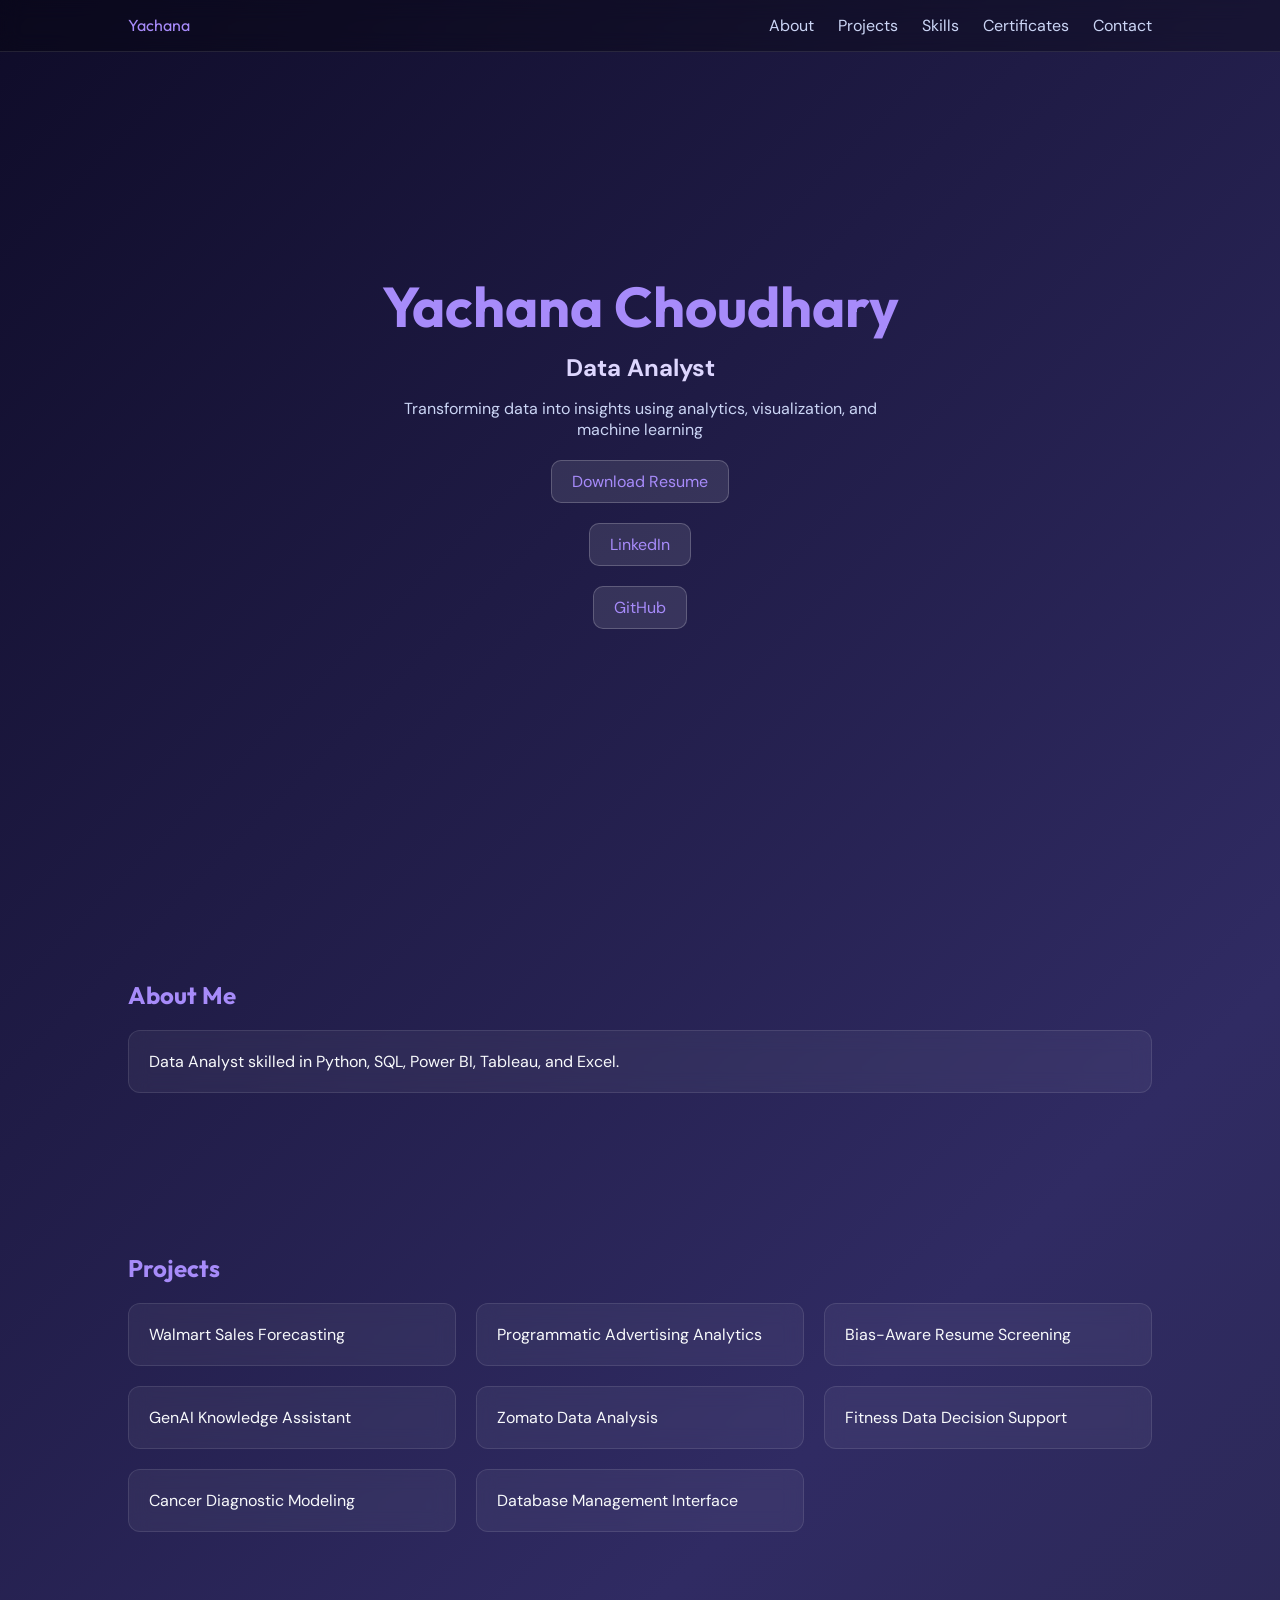
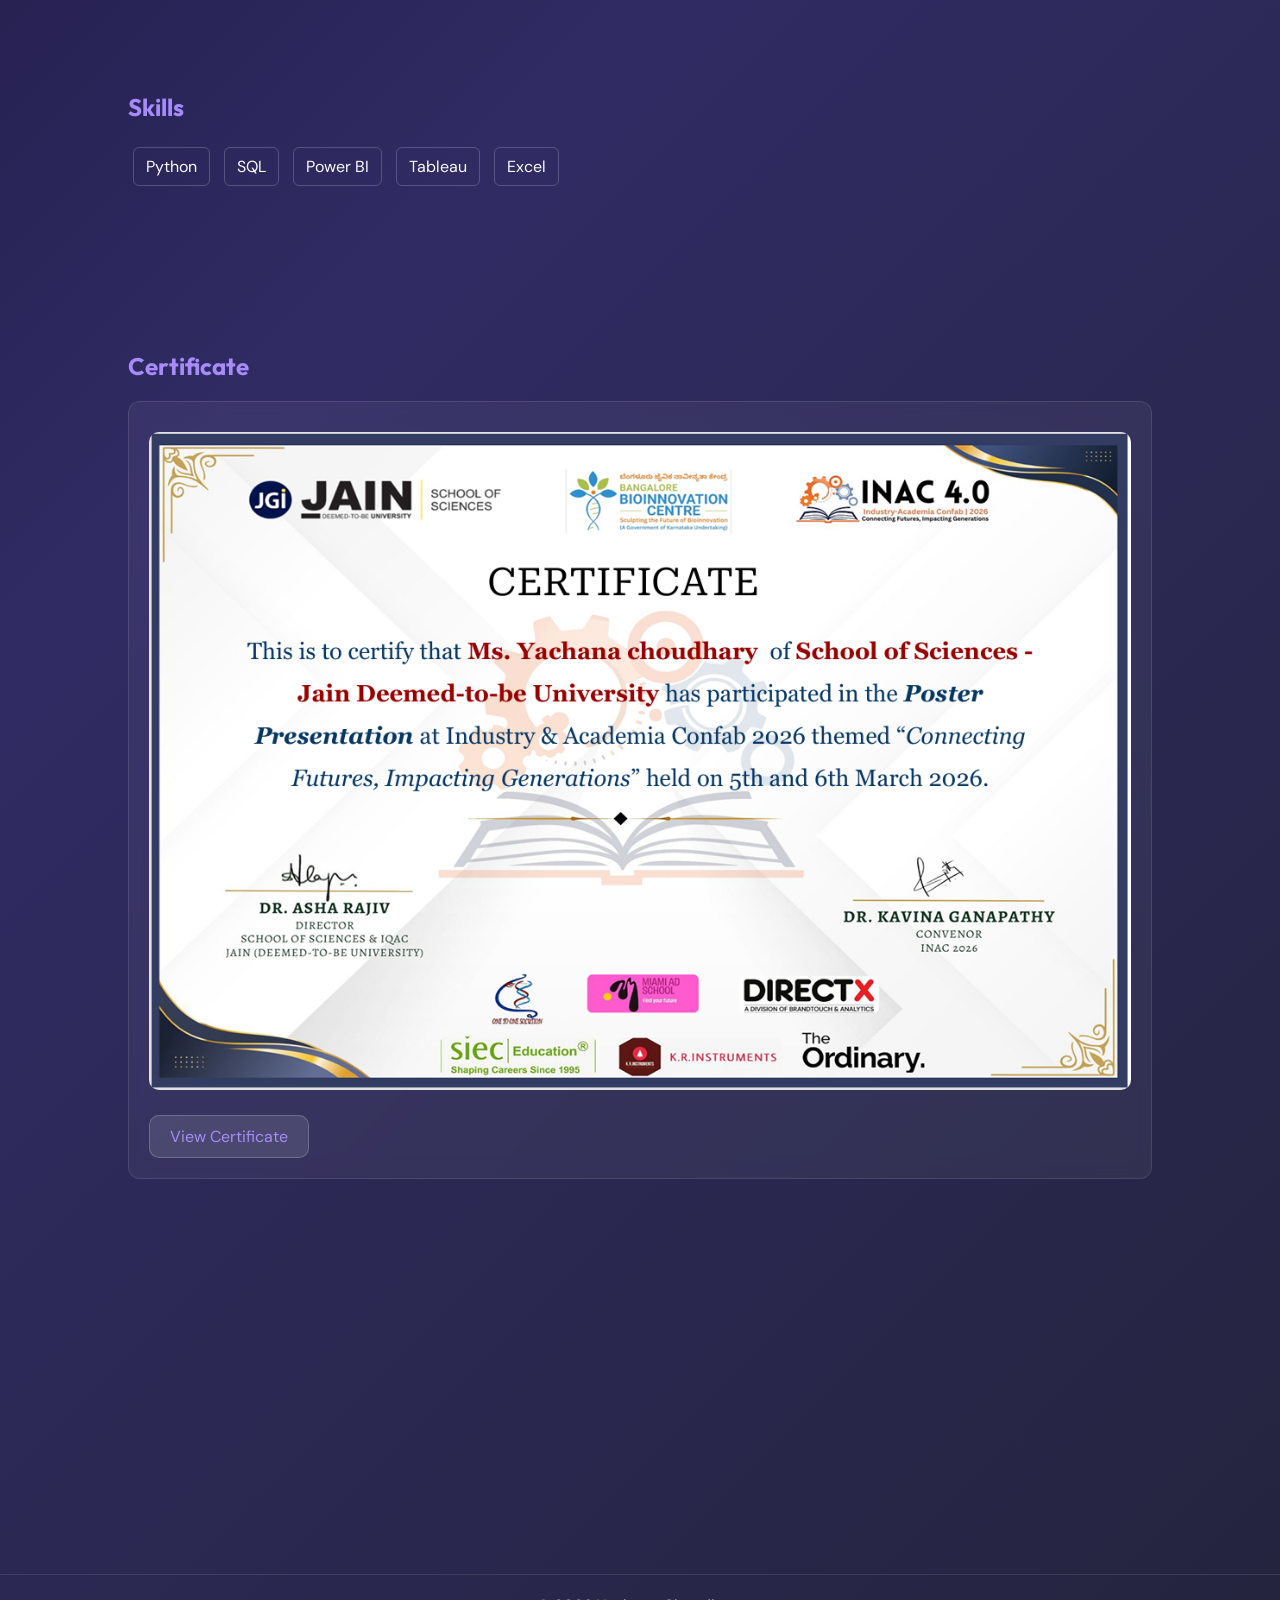
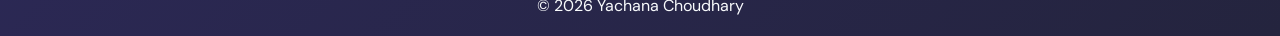
==== index.html @ 2cdcf3f5 "Refactor index.html for design and content updates Updated fonts, colors, and layout styles for impr" ====
<!DOCTYPE html>
<html lang="en">
<head>
<meta charset="UTF-8">
<meta name="viewport" content="width=device-width, initial-scale=1.0">

<title>Yachana Choudhary | Data Analyst</title>

<!-- NEW PREMIUM FONTS -->
<link href="https://fonts.googleapis.com/css2?family=Outfit:wght@400;600&family=DM+Sans:wght@300;500&display=swap" rel="stylesheet">

<style>
*{margin:0;padding:0;box-sizing:border-box;}

body{
background:linear-gradient(135deg,#0f0c29,#302b63,#24243e);
color:#f8fafc;
font-family:'DM Sans',sans-serif;
}

/* NAV */
nav{
position:fixed;
width:100%;
top:0;
padding:15px 10%;
display:flex;
justify-content:space-between;
background:rgba(0,0,0,0.3);
backdrop-filter:blur(10px);
border-bottom:1px solid rgba(255,255,255,0.1);
z-index:1000;
}

nav a{
color:#cbd5f5;
margin-left:20px;
text-decoration:none;
transition:0.3s;
}

nav a:hover{color:#a78bfa;}

/* HERO */
.hero{
height:100vh;
display:flex;
flex-direction:column;
justify-content:center;
align-items:center;
text-align:center;
}

.hero h1{
font-family:'Outfit';
font-size:3.5rem;
color:#a78bfa;
}

.hero h2{
margin-top:10px;
color:#ddd6fe;
}

.hero p{
margin-top:15px;
color:#cbd5f5;
max-width:500px;
}

/* BUTTON */
.btn{
margin-top:20px;
padding:10px 20px;
border-radius:10px;
background:rgba(255,255,255,0.1);
color:#a78bfa;
border:1px solid rgba(255,255,255,0.2);
text-decoration:none;
display:inline-block;
transition:0.3s;
}

.btn:hover{
background:#a78bfa;
color:black;
transform:scale(1.05);
}

/* SECTION */
.section{
padding:80px 10%;
opacity:0;
transform:translateY(40px);
transition:1s;
}

.section.show{
opacity:1;
transform:translateY(0);
}

.section h2{
font-family:'Outfit';
color:#a78bfa;
margin-bottom:20px;
}

/* CARD */
.box{
background:rgba(255,255,255,0.05);
padding:20px;
border-radius:12px;
border:1px solid rgba(255,255,255,0.1);
backdrop-filter:blur(10px);
transition:0.3s;
}

.box:hover{
transform:translateY(-5px);
border-color:#a78bfa;
box-shadow:0 0 20px rgba(167,139,250,0.3);
}

/* GRID */
.grid{
display:grid;
grid-template-columns:repeat(auto-fit,minmax(300px,1fr));
gap:20px;
}

/* SKILLS */
.skills span{
display:inline-block;
border:1px solid rgba(255,255,255,0.2);
padding:8px 12px;
margin:5px;
border-radius:6px;
}

.skills span:hover{
background:#a78bfa;
color:black;
}

/* IMAGE */
img{
width:100%;
margin-top:10px;
border-radius:10px;
}

/* FOOTER */
footer{
text-align:center;
padding:20px;
border-top:1px solid rgba(255,255,255,0.1);
}
</style>
</head>

<body>

<!-- NAV -->
<nav>
<div style="font-family:'Outfit';color:#a78bfa;">Yachana</div>
<div>
<a href="#about">About</a>
<a href="#projects">Projects</a>
<a href="#skills">Skills</a>
<a href="#cert">Certificates</a>
<a href="#contact">Contact</a>
</div>
</nav>

<!-- HERO -->
<div class="hero">
<h1>Yachana Choudhary</h1>
<h2>Data Analyst</h2>
<p>Transforming data into insights using analytics, visualization, and machine learning</p>

<a class="btn" href="resume.pdf">Download Resume</a>
<a class="btn" href="https://www.linkedin.com/in/yachana-choudhary/">LinkedIn</a>
<a class="btn" href="https://github.com/yachanachoudhary">GitHub</a>
</div>

<!-- ABOUT -->
<div class="section" id="about">
<h2>About Me</h2>
<div class="box">
<p>Data Analyst skilled in Python, SQL, Power BI, Tableau, and Excel.</p>
</div>
</div>

<!-- PROJECTS -->
<div class="section" id="projects">
<h2>Projects</h2>
<div class="grid">

<div class="box">Walmart Sales Forecasting</div>
<div class="box">Programmatic Advertising Analytics</div>
<div class="box">Bias-Aware Resume Screening</div>
<div class="box">GenAI Knowledge Assistant</div>
<div class="box">Zomato Data Analysis</div>
<div class="box">Fitness Data Decision Support</div>
<div class="box">Cancer Diagnostic Modeling</div>
<div class="box">Database Management Interface</div>

</div>
</div>

<!-- SKILLS -->
<div class="section" id="skills">
<h2>Skills</h2>
<div class="skills">
<span>Python</span>
<span>SQL</span>
<span>Power BI</span>
<span>Tableau</span>
<span>Excel</span>
</div>
</div>

<!-- CERTIFICATE -->
<div class="section" id="cert">
<h2>Certificate</h2>
<div class="box">
<img src="certificate.png">
<a class="btn" href="certificate.png">View Certificate</a>
</div>
</div>

<!-- CONTACT -->
<div class="section" id="contact">
<h2>Contact</h2>
<div class="box">
<p>Email: yachanachoudhary8@gmail.com</p>
<p>LinkedIn: yachana-choudhary</p>
<p>GitHub: yachanachoudhary</p>
</div>
</div>

<footer>
<p>© 2026 Yachana Choudhary</p>
</footer>

<script>
const sections=document.querySelectorAll('.section');
window.addEventListener('scroll',()=>{
sections.forEach(sec=>{
if(window.scrollY>sec.offsetTop-300){
sec.classList.add('show');
}
});
});
</script>

</body>
</html>
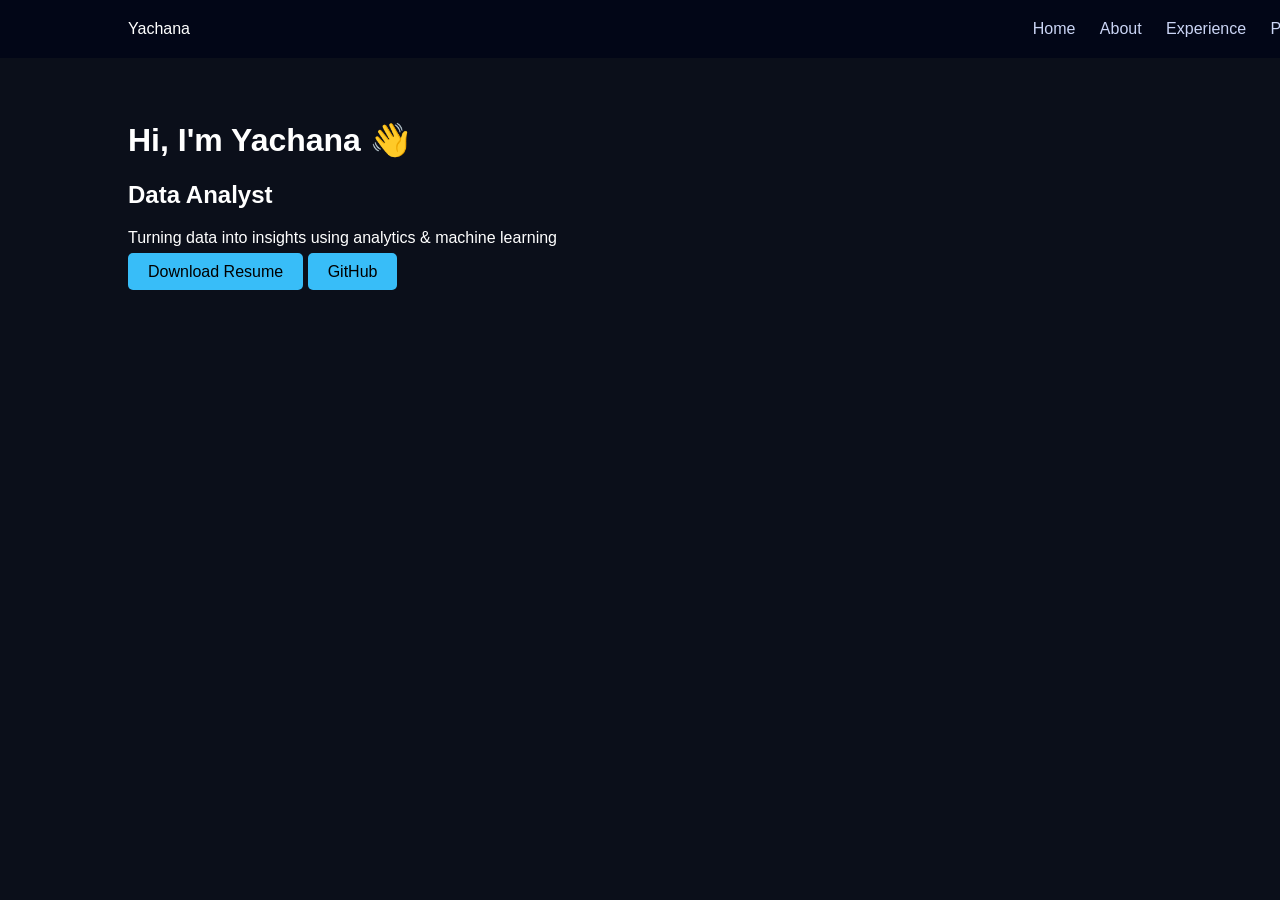
==== commit 063d43f0: "Revise index.html for portfolio update Updated the HTML structure and content for Yachana's portfoli" ====
--- a/index.html
+++ b/index.html
@@ -1,259 +1,31 @@
 <!DOCTYPE html>
-<html lang="en">
+<html>
 <head>
-<meta charset="UTF-8">
-<meta name="viewport" content="width=device-width, initial-scale=1.0">
-
-<title>Yachana Choudhary | Data Analyst</title>
-
-<!-- NEW PREMIUM FONTS -->
-<link href="https://fonts.googleapis.com/css2?family=Outfit:wght@400;600&family=DM+Sans:wght@300;500&display=swap" rel="stylesheet">
-
-<style>
-*{margin:0;padding:0;box-sizing:border-box;}
-
-body{
-background:linear-gradient(135deg,#0f0c29,#302b63,#24243e);
-color:#f8fafc;
-font-family:'DM Sans',sans-serif;
-}
-
-/* NAV */
-nav{
-position:fixed;
-width:100%;
-top:0;
-padding:15px 10%;
-display:flex;
-justify-content:space-between;
-background:rgba(0,0,0,0.3);
-backdrop-filter:blur(10px);
-border-bottom:1px solid rgba(255,255,255,0.1);
-z-index:1000;
-}
-
-nav a{
-color:#cbd5f5;
-margin-left:20px;
-text-decoration:none;
-transition:0.3s;
-}
-
-nav a:hover{color:#a78bfa;}
-
-/* HERO */
-.hero{
-height:100vh;
-display:flex;
-flex-direction:column;
-justify-content:center;
-align-items:center;
-text-align:center;
-}
-
-.hero h1{
-font-family:'Outfit';
-font-size:3.5rem;
-color:#a78bfa;
-}
-
-.hero h2{
-margin-top:10px;
-color:#ddd6fe;
-}
-
-.hero p{
-margin-top:15px;
-color:#cbd5f5;
-max-width:500px;
-}
-
-/* BUTTON */
-.btn{
-margin-top:20px;
-padding:10px 20px;
-border-radius:10px;
-background:rgba(255,255,255,0.1);
-color:#a78bfa;
-border:1px solid rgba(255,255,255,0.2);
-text-decoration:none;
-display:inline-block;
-transition:0.3s;
-}
-
-.btn:hover{
-background:#a78bfa;
-color:black;
-transform:scale(1.05);
-}
-
-/* SECTION */
-.section{
-padding:80px 10%;
-opacity:0;
-transform:translateY(40px);
-transition:1s;
-}
-
-.section.show{
-opacity:1;
-transform:translateY(0);
-}
-
-.section h2{
-font-family:'Outfit';
-color:#a78bfa;
-margin-bottom:20px;
-}
-
-/* CARD */
-.box{
-background:rgba(255,255,255,0.05);
-padding:20px;
-border-radius:12px;
-border:1px solid rgba(255,255,255,0.1);
-backdrop-filter:blur(10px);
-transition:0.3s;
-}
-
-.box:hover{
-transform:translateY(-5px);
-border-color:#a78bfa;
-box-shadow:0 0 20px rgba(167,139,250,0.3);
-}
-
-/* GRID */
-.grid{
-display:grid;
-grid-template-columns:repeat(auto-fit,minmax(300px,1fr));
-gap:20px;
-}
-
-/* SKILLS */
-.skills span{
-display:inline-block;
-border:1px solid rgba(255,255,255,0.2);
-padding:8px 12px;
-margin:5px;
-border-radius:6px;
-}
-
-.skills span:hover{
-background:#a78bfa;
-color:black;
-}
-
-/* IMAGE */
-img{
-width:100%;
-margin-top:10px;
-border-radius:10px;
-}
-
-/* FOOTER */
-footer{
-text-align:center;
-padding:20px;
-border-top:1px solid rgba(255,255,255,0.1);
-}
-</style>
+<title>Yachana | Data Analyst</title>
+<link rel="stylesheet" href="style.css">
 </head>
 
 <body>
 
-<!-- NAV -->
 <nav>
-<div style="font-family:'Outfit';color:#a78bfa;">Yachana</div>
+<div>Yachana</div>
 <div>
-<a href="#about">About</a>
-<a href="#projects">Projects</a>
-<a href="#skills">Skills</a>
-<a href="#cert">Certificates</a>
-<a href="#contact">Contact</a>
+<a href="index.html">Home</a>
+<a href="about.html">About</a>
+<a href="experience.html">Experience</a>
+<a href="projects.html">Projects</a>
+<a href="contact.html">Contact</a>
 </div>
 </nav>
 
-<!-- HERO -->
-<div class="hero">
-<h1>Yachana Choudhary</h1>
+<div class="section">
+<h1>Hi, I'm Yachana 👋</h1>
 <h2>Data Analyst</h2>
-<p>Transforming data into insights using analytics, visualization, and machine learning</p>
+<p>Turning data into insights using analytics & machine learning</p>
 
 <a class="btn" href="resume.pdf">Download Resume</a>
-<a class="btn" href="https://www.linkedin.com/in/yachana-choudhary/">LinkedIn</a>
 <a class="btn" href="https://github.com/yachanachoudhary">GitHub</a>
 </div>
 
-<!-- ABOUT -->
-<div class="section" id="about">
-<h2>About Me</h2>
-<div class="box">
-<p>Data Analyst skilled in Python, SQL, Power BI, Tableau, and Excel.</p>
-</div>
-</div>
-
-<!-- PROJECTS -->
-<div class="section" id="projects">
-<h2>Projects</h2>
-<div class="grid">
-
-<div class="box">Walmart Sales Forecasting</div>
-<div class="box">Programmatic Advertising Analytics</div>
-<div class="box">Bias-Aware Resume Screening</div>
-<div class="box">GenAI Knowledge Assistant</div>
-<div class="box">Zomato Data Analysis</div>
-<div class="box">Fitness Data Decision Support</div>
-<div class="box">Cancer Diagnostic Modeling</div>
-<div class="box">Database Management Interface</div>
-
-</div>
-</div>
-
-<!-- SKILLS -->
-<div class="section" id="skills">
-<h2>Skills</h2>
-<div class="skills">
-<span>Python</span>
-<span>SQL</span>
-<span>Power BI</span>
-<span>Tableau</span>
-<span>Excel</span>
-</div>
-</div>
-
-<!-- CERTIFICATE -->
-<div class="section" id="cert">
-<h2>Certificate</h2>
-<div class="box">
-<img src="certificate.png">
-<a class="btn" href="certificate.png">View Certificate</a>
-</div>
-</div>
-
-<!-- CONTACT -->
-<div class="section" id="contact">
-<h2>Contact</h2>
-<div class="box">
-<p>Email: yachanachoudhary8@gmail.com</p>
-<p>LinkedIn: yachana-choudhary</p>
-<p>GitHub: yachanachoudhary</p>
-</div>
-</div>
-
-<footer>
-<p>© 2026 Yachana Choudhary</p>
-</footer>
-
-<script>
-const sections=document.querySelectorAll('.section');
-window.addEventListener('scroll',()=>{
-sections.forEach(sec=>{
-if(window.scrollY>sec.offsetTop-300){
-sec.classList.add('show');
-}
-});
-});
-</script>
-
 </body>
 </html>
--- a/style.css
+++ b/style.css
@@ -0,0 +1,53 @@
+body{
+margin:0;
+font-family:'Poppins',sans-serif;
+background:#0b0f1a;
+color:white;
+}
+
+/* NAVBAR */
+nav{
+display:flex;
+justify-content:space-between;
+padding:20px 10%;
+background:#020617;
+position:fixed;
+width:100%;
+}
+
+nav a{
+color:#cbd5f5;
+margin-left:20px;
+text-decoration:none;
+}
+
+nav a:hover{
+color:#38bdf8;
+}
+
+/* SECTION */
+.section{
+padding:100px 10%;
+}
+
+/* CARD */
+.card{
+background:#111827;
+padding:20px;
+margin:10px 0;
+border-radius:10px;
+transition:0.3s;
+}
+
+.card:hover{
+transform:translateY(-5px);
+}
+
+/* BUTTON */
+.btn{
+background:#38bdf8;
+padding:10px 20px;
+border-radius:5px;
+color:black;
+text-decoration:none;
+}
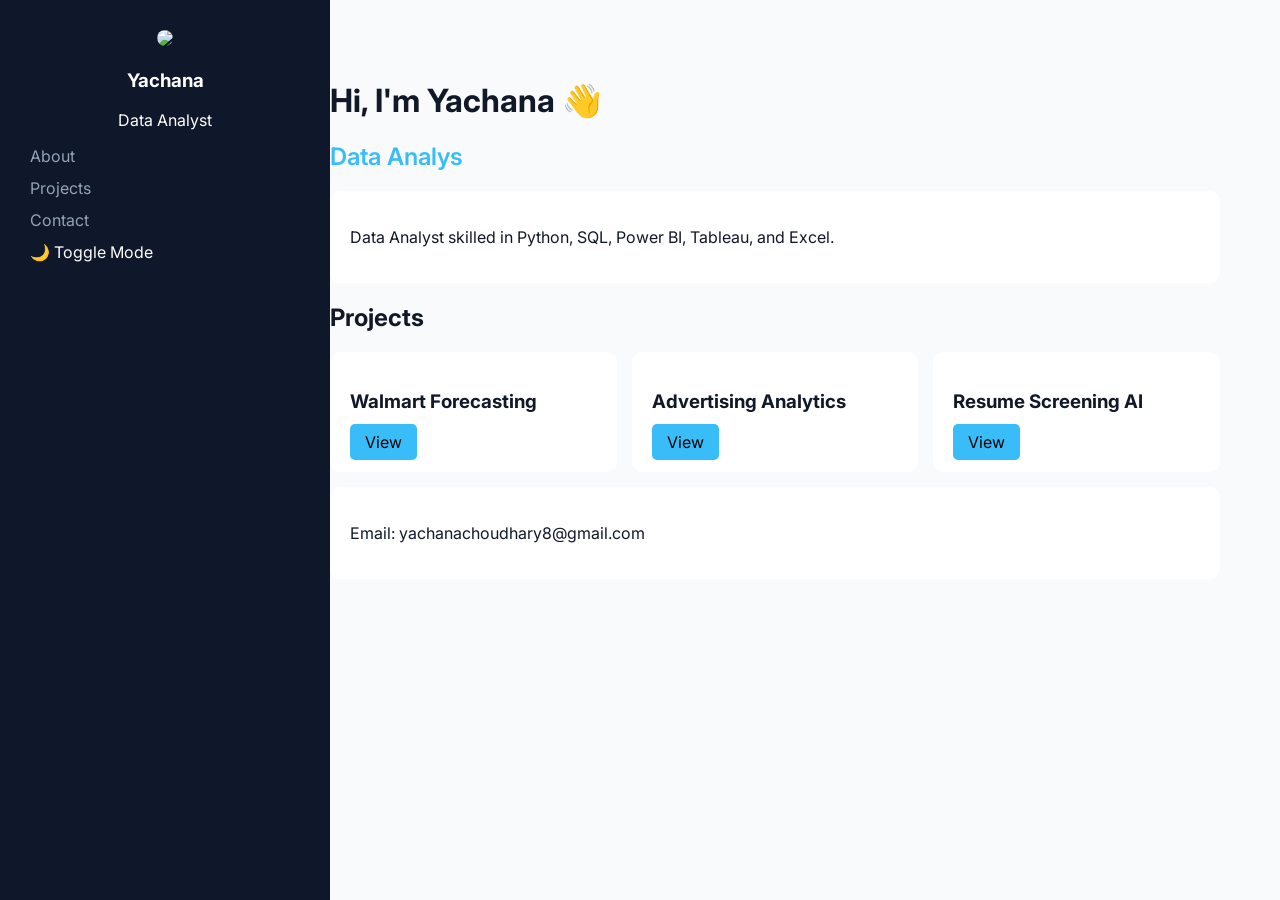
==== commit 6d97750e: "Refactor index.html for improved structure and styling" ====
--- a/index.html
+++ b/index.html
@@ -1,31 +1,215 @@
 <!DOCTYPE html>
-<html>
+<html lang="en">
 <head>
+<meta charset="UTF-8">
+<meta name="viewport" content="width=device-width, initial-scale=1.0">
+
 <title>Yachana | Data Analyst</title>
-<link rel="stylesheet" href="style.css">
+
+<link href="https://fonts.googleapis.com/css2?family=Inter:wght@300;500;700&display=swap" rel="stylesheet">
+
+<style>
+:root{
+--bg:#f9fafb;
+--text:#111827;
+--card:#ffffff;
+--accent:#38bdf8;
+}
+
+.dark{
+--bg:#020617;
+--text:#e5e7eb;
+--card:#111827;
+}
+
+body{
+margin:0;
+font-family:'Inter',sans-serif;
+display:flex;
+background:var(--bg);
+color:var(--text);
+transition:0.3s;
+}
+
+/* SIDEBAR */
+.sidebar{
+width:270px;
+height:100vh;
+background:#0f172a;
+color:white;
+padding:30px;
+position:fixed;
+display:flex;
+flex-direction:column;
+justify-content:space-between;
+}
+
+.profile{
+text-align:center;
+}
+
+.profile img{
+width:90px;
+border-radius:50%;
+}
+
+.nav-links a{
+display:block;
+margin:12px 0;
+color:#94a3b8;
+text-decoration:none;
+}
+
+.nav-links a:hover{
+color:#38bdf8;
+}
+
+/* CONTENT */
+.content{
+margin-left:270px;
+padding:60px;
+width:100%;
+}
+
+/* CARD */
+.card{
+background:var(--card);
+padding:20px;
+border-radius:10px;
+margin-bottom:15px;
+transition:0.3s;
+}
+
+.card:hover{
+transform:translateY(-5px);
+}
+
+/* GRID */
+.grid{
+display:grid;
+grid-template-columns:repeat(auto-fit,minmax(250px,1fr));
+gap:15px;
+}
+
+/* BUTTON */
+.btn{
+background:var(--accent);
+padding:8px 15px;
+border-radius:5px;
+text-decoration:none;
+color:black;
+}
+
+/* TOGGLE */
+.toggle{
+cursor:pointer;
+margin-top:10px;
+}
+
+/* TYPING */
+#typing{
+color:#38bdf8;
+font-weight:600;
+}
+</style>
 </head>
 
 <body>
 
-<nav>
-<div>Yachana</div>
+<!-- SIDEBAR -->
+<div class="sidebar">
+
 <div>
-<a href="index.html">Home</a>
-<a href="about.html">About</a>
-<a href="experience.html">Experience</a>
-<a href="projects.html">Projects</a>
-<a href="contact.html">Contact</a>
-</div>
-</nav>
-
-<div class="section">
+<div class="profile">
+<img src="https://via.placeholder.com/100">
+<h3>Yachana</h3>
+<p>Data Analyst</p>
+</div>
+
+<div class="nav-links">
+<a href="#about">About</a>
+<a href="#projects">Projects</a>
+<a href="#contact">Contact</a>
+</div>
+
+<div class="toggle" onclick="toggleMode()">🌙 Toggle Mode</div>
+</div>
+
+<div>
+<a class="btn" href="resume.pdf">Resume</a>
+<a class="btn" href="https://github.com/yachanachoudhary">GitHub</a>
+</div>
+
+</div>
+
+<!-- CONTENT -->
+<div class="content">
+
 <h1>Hi, I'm Yachana 👋</h1>
-<h2>Data Analyst</h2>
-<p>Turning data into insights using analytics & machine learning</p>
-
-<a class="btn" href="resume.pdf">Download Resume</a>
-<a class="btn" href="https://github.com/yachanachoudhary">GitHub</a>
-</div>
+<h2 id="typing"></h2>
+
+<!-- ABOUT -->
+<div id="about" class="card">
+<p>
+Data Analyst skilled in Python, SQL, Power BI, Tableau, and Excel.
+</p>
+</div>
+
+<!-- PROJECTS -->
+<h2>Projects</h2>
+<div class="grid">
+
+<div class="card">
+<h3>Walmart Forecasting</h3>
+<a class="btn" href="#">View</a>
+</div>
+
+<div class="card">
+<h3>Advertising Analytics</h3>
+<a class="btn" href="#">View</a>
+</div>
+
+<div class="card">
+<h3>Resume Screening AI</h3>
+<a class="btn" href="#">View</a>
+</div>
+
+</div>
+
+<!-- CONTACT -->
+<div id="contact" class="card">
+<p>Email: yachanachoudhary8@gmail.com</p>
+</div>
+
+</div>
+
+<script>
+// DARK MODE
+function toggleMode(){
+document.body.classList.toggle("dark");
+}
+
+// TYPING EFFECT
+const text = ["Data Analyst", "ML Enthusiast", "AI Explorer"];
+let i=0, j=0, current="";
+function type(){
+if(j < text[i].length){
+current += text[i][j];
+document.getElementById("typing").innerText=current;
+j++;
+setTimeout(type,100);
+}
+else{
+setTimeout(()=>{
+current="";
+j=0;
+i=(i+1)%text.length;
+type();
+},1500);
+}
+}
+type();
+</script>
 
 </body>
 </html>
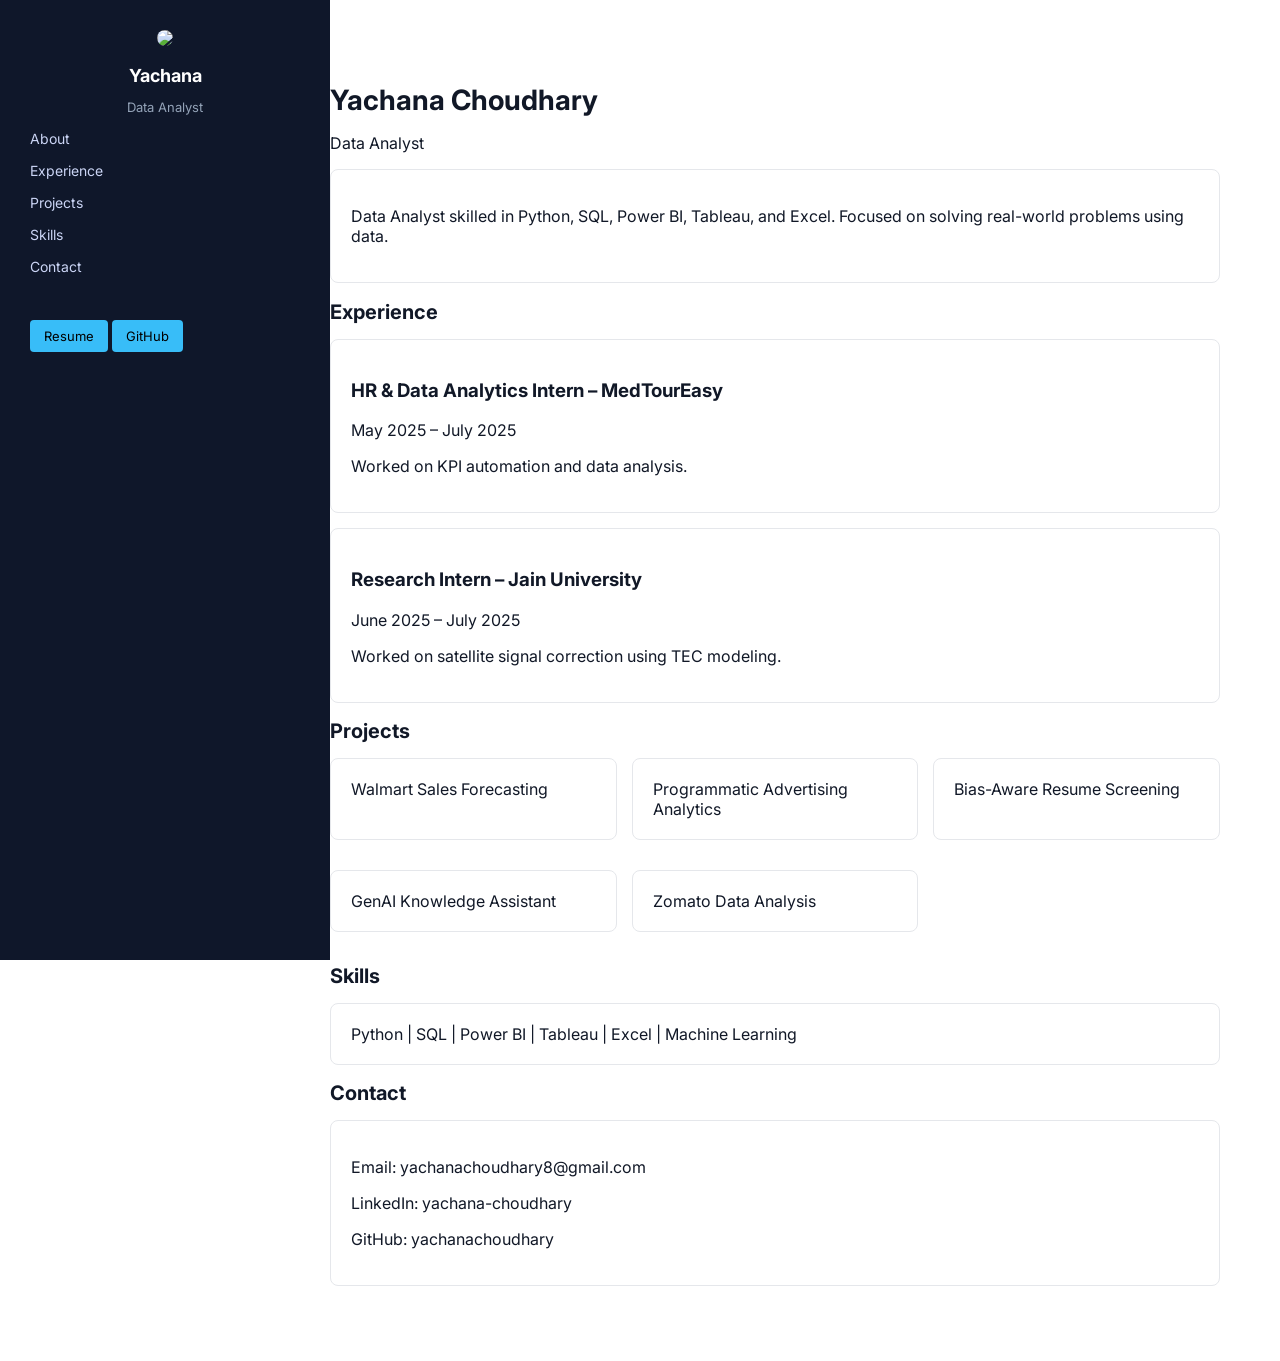
==== commit 99414fc9: "Update index.html" ====
--- a/index.html
+++ b/index.html
@@ -4,31 +4,16 @@
 <meta charset="UTF-8">
 <meta name="viewport" content="width=device-width, initial-scale=1.0">
 
-<title>Yachana | Data Analyst</title>
-
-<link href="https://fonts.googleapis.com/css2?family=Inter:wght@300;500;700&display=swap" rel="stylesheet">
+<title>Yachana Choudhary | Portfolio</title>
+
+<link href="https://fonts.googleapis.com/css2?family=Inter:wght@300;400;500&display=swap" rel="stylesheet">
 
 <style>
-:root{
---bg:#f9fafb;
---text:#111827;
---card:#ffffff;
---accent:#38bdf8;
-}
-
-.dark{
---bg:#020617;
---text:#e5e7eb;
---card:#111827;
-}
-
 body{
 margin:0;
 font-family:'Inter',sans-serif;
 display:flex;
-background:var(--bg);
-color:var(--text);
-transition:0.3s;
+background:#ffffff;
 }
 
 /* SIDEBAR */
@@ -39,9 +24,6 @@
 color:white;
 padding:30px;
 position:fixed;
-display:flex;
-flex-direction:column;
-justify-content:space-between;
 }
 
 .profile{
@@ -51,16 +33,29 @@
 .profile img{
 width:90px;
 border-radius:50%;
-}
-
-.nav-links a{
+margin-bottom:10px;
+}
+
+.profile h2{
+margin:5px 0;
+font-size:18px;
+}
+
+.profile p{
+font-size:13px;
+color:#94a3b8;
+}
+
+/* NAV */
+.nav a{
 display:block;
-margin:12px 0;
-color:#94a3b8;
+margin:15px 0;
+color:#cbd5f5;
 text-decoration:none;
-}
-
-.nav-links a:hover{
+font-size:14px;
+}
+
+.nav a:hover{
 color:#38bdf8;
 }
 
@@ -69,19 +64,28 @@
 margin-left:270px;
 padding:60px;
 width:100%;
+background:#ffffff;
+color:#111827;
+}
+
+/* HEADINGS */
+h1{
+font-size:28px;
+margin-bottom:5px;
+}
+
+h2{
+font-size:20px;
+margin-bottom:15px;
 }
 
 /* CARD */
 .card{
-background:var(--card);
+background:#ffffff;
 padding:20px;
-border-radius:10px;
+border-radius:8px;
 margin-bottom:15px;
-transition:0.3s;
-}
-
-.card:hover{
-transform:translateY(-5px);
+border:1px solid #e5e7eb;
 }
 
 /* GRID */
@@ -93,23 +97,14 @@
 
 /* BUTTON */
 .btn{
-background:var(--accent);
-padding:8px 15px;
-border-radius:5px;
+display:inline-block;
+padding:8px 14px;
+border-radius:4px;
+background:#38bdf8;
+color:black;
 text-decoration:none;
-color:black;
-}
-
-/* TOGGLE */
-.toggle{
-cursor:pointer;
+font-size:13px;
 margin-top:10px;
-}
-
-/* TYPING */
-#typing{
-color:#38bdf8;
-font-weight:600;
 }
 </style>
 </head>
@@ -119,97 +114,100 @@
 <!-- SIDEBAR -->
 <div class="sidebar">
 
-<div>
 <div class="profile">
 <img src="https://via.placeholder.com/100">
-<h3>Yachana</h3>
+<h2>Yachana</h2>
 <p>Data Analyst</p>
 </div>
 
-<div class="nav-links">
+<div class="nav">
 <a href="#about">About</a>
+<a href="#experience">Experience</a>
 <a href="#projects">Projects</a>
+<a href="#skills">Skills</a>
 <a href="#contact">Contact</a>
 </div>
 
-<div class="toggle" onclick="toggleMode()">🌙 Toggle Mode</div>
-</div>
-
-<div>
+<br>
+
 <a class="btn" href="resume.pdf">Resume</a>
 <a class="btn" href="https://github.com/yachanachoudhary">GitHub</a>
-</div>
 
 </div>
 
 <!-- CONTENT -->
 <div class="content">
 
-<h1>Hi, I'm Yachana 👋</h1>
-<h2 id="typing"></h2>
-
 <!-- ABOUT -->
-<div id="about" class="card">
+<section id="about">
+<h1>Yachana Choudhary</h1>
+<p>Data Analyst</p>
+
+<div class="card">
 <p>
 Data Analyst skilled in Python, SQL, Power BI, Tableau, and Excel.
+Focused on solving real-world problems using data.
 </p>
 </div>
+</section>
+
+<!-- EXPERIENCE -->
+<section id="experience">
+<h2>Experience</h2>
+
+<div class="card">
+<h3>HR & Data Analytics Intern – MedTourEasy</h3>
+<p>May 2025 – July 2025</p>
+<p>Worked on KPI automation and data analysis.</p>
+</div>
+
+<div class="card">
+<h3>Research Intern – Jain University</h3>
+<p>June 2025 – July 2025</p>
+<p>Worked on satellite signal correction using TEC modeling.</p>
+</div>
+
+</section>
 
 <!-- PROJECTS -->
+<section id="projects">
 <h2>Projects</h2>
+
 <div class="grid">
 
-<div class="card">
-<h3>Walmart Forecasting</h3>
-<a class="btn" href="#">View</a>
-</div>
-
-<div class="card">
-<h3>Advertising Analytics</h3>
-<a class="btn" href="#">View</a>
-</div>
-
-<div class="card">
-<h3>Resume Screening AI</h3>
-<a class="btn" href="#">View</a>
-</div>
-
-</div>
+<div class="card">Walmart Sales Forecasting</div>
+<div class="card">Programmatic Advertising Analytics</div>
+<div class="card">Bias-Aware Resume Screening</div>
+<div class="card">GenAI Knowledge Assistant</div>
+<div class="card">Zomato Data Analysis</div>
+
+</div>
+
+</section>
+
+<!-- SKILLS -->
+<section id="skills">
+<h2>Skills</h2>
+
+<div class="card">
+Python | SQL | Power BI | Tableau | Excel | Machine Learning
+</div>
+
+</section>
 
 <!-- CONTACT -->
-<div id="contact" class="card">
+<section id="contact">
+<h2>Contact</h2>
+
+<div class="card">
 <p>Email: yachanachoudhary8@gmail.com</p>
-</div>
-
-</div>
-
-<script>
-// DARK MODE
-function toggleMode(){
-document.body.classList.toggle("dark");
-}
-
-// TYPING EFFECT
-const text = ["Data Analyst", "ML Enthusiast", "AI Explorer"];
-let i=0, j=0, current="";
-function type(){
-if(j < text[i].length){
-current += text[i][j];
-document.getElementById("typing").innerText=current;
-j++;
-setTimeout(type,100);
-}
-else{
-setTimeout(()=>{
-current="";
-j=0;
-i=(i+1)%text.length;
-type();
-},1500);
-}
-}
-type();
-</script>
+<p>LinkedIn: yachana-choudhary</p>
+<p>GitHub: yachanachoudhary</p>
+</div>
+
+</section>
+
+</div>
 
 </body>
 </html>
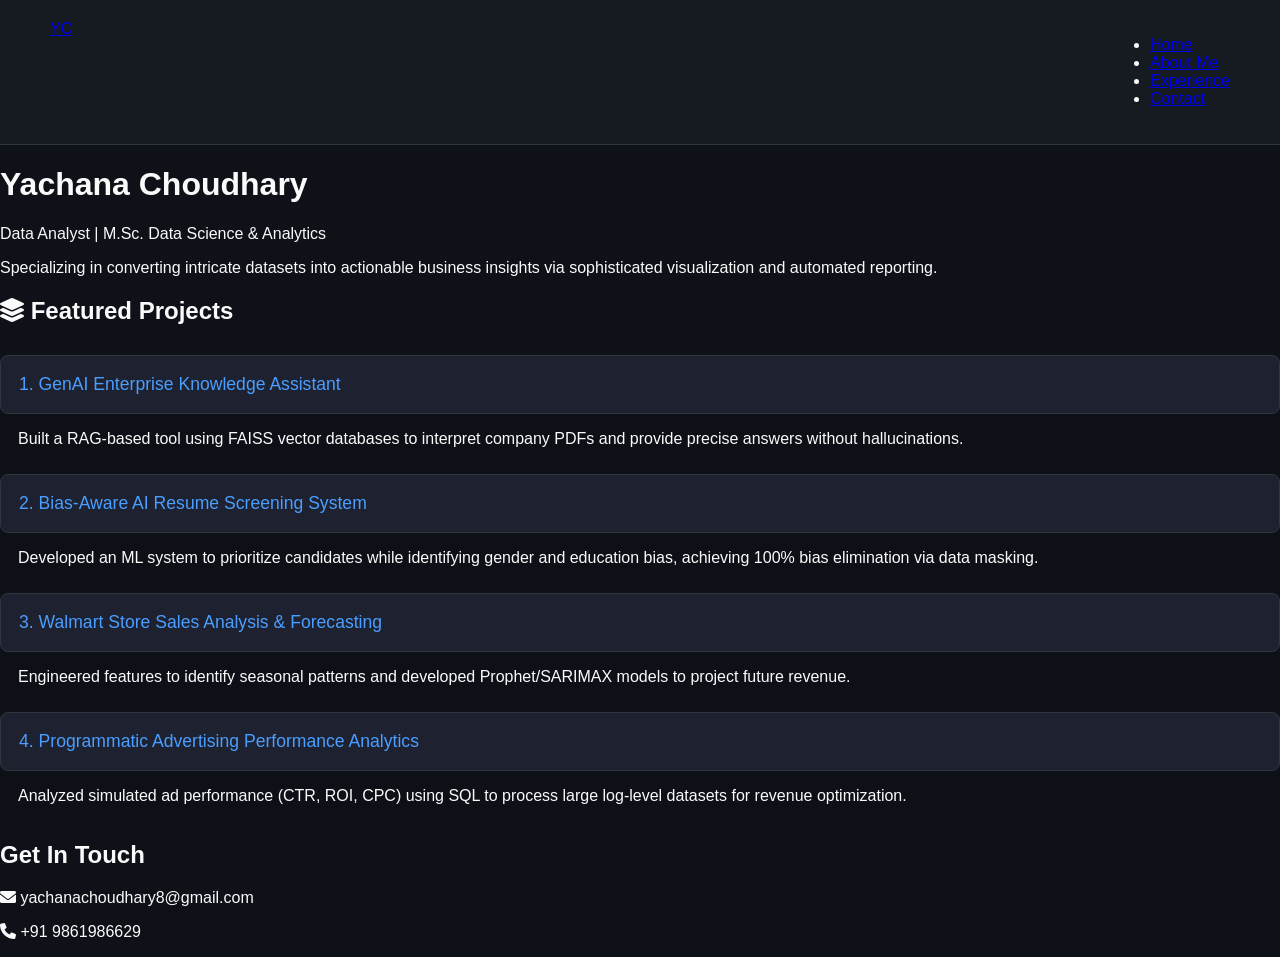
==== commit 0600b07f: "Refactor index.html with new layout and content Updated the HTML structure and added navigation link" ====
--- a/index.html
+++ b/index.html
@@ -1,213 +1,61 @@
 <!DOCTYPE html>
 <html lang="en">
 <head>
-<meta charset="UTF-8">
-<meta name="viewport" content="width=device-width, initial-scale=1.0">
+    <meta charset="UTF-8">
+    <meta name="viewport" content="width=device-width, initial-scale=1.0">
+    <title>Yachana Choudhary | Portfolio</title>
+    <link rel="stylesheet" href="style.css">
+    <link rel="stylesheet" href="https://cdnjs.cloudflare.com/ajax/libs/font-awesome/6.0.0/css/all.min.css">
+</head>
+<body>
+    <nav>
+        <div class="nav-container">
+            <a href="index.html" class="logo">YC</a>
+            <ul>
+                <li><a href="index.html">Home</a></li>
+                <li><a href="aboutme.html">About Me</a></li>
+                <li><a href="experience.html">Experience</a></li>
+                <li><a href="#contact">Contact</a></li>
+            </ul>
+        </div>
+    </nav>
 
-<title>Yachana Choudhary | Portfolio</title>
+    <header class="hero">
+        <h1>Yachana Choudhary</h1>
+        <p class="tagline">Data Analyst | M.Sc. Data Science & Analytics</p>
+        <p>Specializing in converting intricate datasets into actionable business insights via sophisticated visualization and automated reporting.</p>
+    </header>
 
-<link href="https://fonts.googleapis.com/css2?family=Inter:wght@300;400;500&display=swap" rel="stylesheet">
+    <section id="portfolio" class="container">
+        <h2><i class="fas fa-layer-group"></i> Featured Projects</h2>
+        
+        <button class="accordion">1. GenAI Enterprise Knowledge Assistant</button>
+        <div class="panel">
+            <p>Built a RAG-based tool using FAISS vector databases to interpret company PDFs and provide precise answers without hallucinations.</p>
+        </div>
 
-<style>
-body{
-margin:0;
-font-family:'Inter',sans-serif;
-display:flex;
-background:#ffffff;
-}
+        <button class="accordion">2. Bias-Aware AI Resume Screening System</button>
+        <div class="panel">
+            <p>Developed an ML system to prioritize candidates while identifying gender and education bias, achieving 100% bias elimination via data masking.</p>
+        </div>
 
-/* SIDEBAR */
-.sidebar{
-width:270px;
-height:100vh;
-background:#0f172a;
-color:white;
-padding:30px;
-position:fixed;
-}
+        <button class="accordion">3. Walmart Store Sales Analysis & Forecasting</button>
+        <div class="panel">
+            <p>Engineered features to identify seasonal patterns and developed Prophet/SARIMAX models to project future revenue.</p>
+        </div>
 
-.profile{
-text-align:center;
-}
+        <button class="accordion">4. Programmatic Advertising Performance Analytics</button>
+        <div class="panel">
+            <p>Analyzed simulated ad performance (CTR, ROI, CPC) using SQL to process large log-level datasets for revenue optimization.</p>
+        </div>
+    </section>
 
-.profile img{
-width:90px;
-border-radius:50%;
-margin-bottom:10px;
-}
+    <footer id="contact">
+        <h2>Get In Touch</h2>
+        <p><i class="fas fa-envelope"></i> yachanachoudhary8@gmail.com</p>
+        <p><i class="fas fa-phone"></i> +91 9861986629</p>
+    </footer>
 
-.profile h2{
-margin:5px 0;
-font-size:18px;
-}
-
-.profile p{
-font-size:13px;
-color:#94a3b8;
-}
-
-/* NAV */
-.nav a{
-display:block;
-margin:15px 0;
-color:#cbd5f5;
-text-decoration:none;
-font-size:14px;
-}
-
-.nav a:hover{
-color:#38bdf8;
-}
-
-/* CONTENT */
-.content{
-margin-left:270px;
-padding:60px;
-width:100%;
-background:#ffffff;
-color:#111827;
-}
-
-/* HEADINGS */
-h1{
-font-size:28px;
-margin-bottom:5px;
-}
-
-h2{
-font-size:20px;
-margin-bottom:15px;
-}
-
-/* CARD */
-.card{
-background:#ffffff;
-padding:20px;
-border-radius:8px;
-margin-bottom:15px;
-border:1px solid #e5e7eb;
-}
-
-/* GRID */
-.grid{
-display:grid;
-grid-template-columns:repeat(auto-fit,minmax(250px,1fr));
-gap:15px;
-}
-
-/* BUTTON */
-.btn{
-display:inline-block;
-padding:8px 14px;
-border-radius:4px;
-background:#38bdf8;
-color:black;
-text-decoration:none;
-font-size:13px;
-margin-top:10px;
-}
-</style>
-</head>
-
-<body>
-
-<!-- SIDEBAR -->
-<div class="sidebar">
-
-<div class="profile">
-<img src="https://via.placeholder.com/100">
-<h2>Yachana</h2>
-<p>Data Analyst</p>
-</div>
-
-<div class="nav">
-<a href="#about">About</a>
-<a href="#experience">Experience</a>
-<a href="#projects">Projects</a>
-<a href="#skills">Skills</a>
-<a href="#contact">Contact</a>
-</div>
-
-<br>
-
-<a class="btn" href="resume.pdf">Resume</a>
-<a class="btn" href="https://github.com/yachanachoudhary">GitHub</a>
-
-</div>
-
-<!-- CONTENT -->
-<div class="content">
-
-<!-- ABOUT -->
-<section id="about">
-<h1>Yachana Choudhary</h1>
-<p>Data Analyst</p>
-
-<div class="card">
-<p>
-Data Analyst skilled in Python, SQL, Power BI, Tableau, and Excel.
-Focused on solving real-world problems using data.
-</p>
-</div>
-</section>
-
-<!-- EXPERIENCE -->
-<section id="experience">
-<h2>Experience</h2>
-
-<div class="card">
-<h3>HR & Data Analytics Intern – MedTourEasy</h3>
-<p>May 2025 – July 2025</p>
-<p>Worked on KPI automation and data analysis.</p>
-</div>
-
-<div class="card">
-<h3>Research Intern – Jain University</h3>
-<p>June 2025 – July 2025</p>
-<p>Worked on satellite signal correction using TEC modeling.</p>
-</div>
-
-</section>
-
-<!-- PROJECTS -->
-<section id="projects">
-<h2>Projects</h2>
-
-<div class="grid">
-
-<div class="card">Walmart Sales Forecasting</div>
-<div class="card">Programmatic Advertising Analytics</div>
-<div class="card">Bias-Aware Resume Screening</div>
-<div class="card">GenAI Knowledge Assistant</div>
-<div class="card">Zomato Data Analysis</div>
-
-</div>
-
-</section>
-
-<!-- SKILLS -->
-<section id="skills">
-<h2>Skills</h2>
-
-<div class="card">
-Python | SQL | Power BI | Tableau | Excel | Machine Learning
-</div>
-
-</section>
-
-<!-- CONTACT -->
-<section id="contact">
-<h2>Contact</h2>
-
-<div class="card">
-<p>Email: yachanachoudhary8@gmail.com</p>
-<p>LinkedIn: yachana-choudhary</p>
-<p>GitHub: yachanachoudhary</p>
-</div>
-
-</section>
-
-</div>
-
+    <script src="script.js"></script>
 </body>
 </html>
--- a/style.css
+++ b/style.css
@@ -0,0 +1,35 @@
+body {
+    background-color: #0e1117; /* Dark background from reference */
+    color: #fafafa;
+    font-family: 'Inter', sans-serif;
+    margin: 0;
+}
+
+.nav-container {
+    display: flex;
+    justify-content: space-between;
+    padding: 20px 50px;
+    background: #161b22;
+    border-bottom: 1px solid #30363d;
+}
+
+/* Accordion Styling */
+.accordion {
+    background-color: #1e2130;
+    color: #4a9eff; /* Accent color */
+    cursor: pointer;
+    padding: 18px;
+    width: 100%;
+    border: 1px solid #30363d;
+    text-align: left;
+    font-size: 1.1rem;
+    margin-top: 10px;
+    border-radius: 8px;
+}
+
+.panel {
+    background-color: #0d1117;
+    overflow: hidden;
+    transition: max-height 0.2s ease-out;
+    padding: 0 18px;
+}
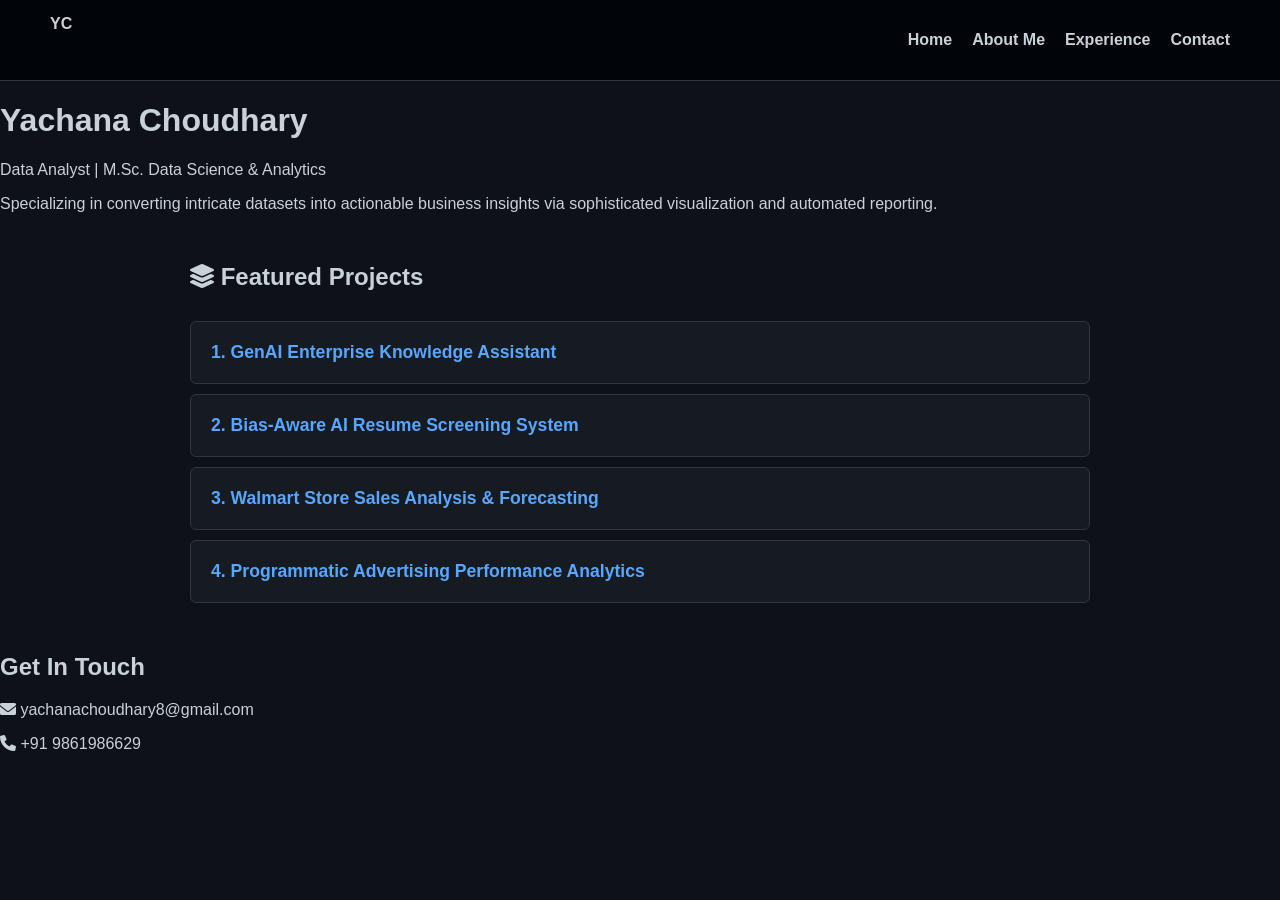
==== commit 27bbcb6e: "Update About Me link to point to about.html" ====
--- a/index.html
+++ b/index.html
@@ -13,7 +13,7 @@
             <a href="index.html" class="logo">YC</a>
             <ul>
                 <li><a href="index.html">Home</a></li>
-                <li><a href="aboutme.html">About Me</a></li>
+                <li><a href="about.html">About Me</a></li>
                 <li><a href="experience.html">Experience</a></li>
                 <li><a href="#contact">Contact</a></li>
             </ul>
--- a/style.css
+++ b/style.css
@@ -1,35 +1,64 @@
+:root {
+    --bg: #0e1117;
+    --card: #161b22;
+    --accent: #58a6ff;
+    --text: #c9d1d9;
+}
+
 body {
-    background-color: #0e1117; /* Dark background from reference */
-    color: #fafafa;
-    font-family: 'Inter', sans-serif;
+    background-color: var(--bg);
+    color: var(--text);
+    font-family: -apple-system, BlinkMacSystemFont, "Segoe UI", Helvetica, Arial, sans-serif;
     margin: 0;
 }
 
 .nav-container {
     display: flex;
     justify-content: space-between;
-    padding: 20px 50px;
-    background: #161b22;
+    padding: 15px 50px;
+    background: #010409;
     border-bottom: 1px solid #30363d;
 }
 
-/* Accordion Styling */
+.nav-container ul { display: flex; list-style: none; }
+.nav-container li { margin-left: 20px; }
+.nav-container a { color: var(--text); text-decoration: none; font-weight: 600; }
+
+.container { max-width: 900px; margin: 50px auto; padding: 0 20px; }
+
 .accordion {
-    background-color: #1e2130;
-    color: #4a9eff; /* Accent color */
+    background-color: var(--card);
+    color: var(--accent);
     cursor: pointer;
-    padding: 18px;
+    padding: 20px;
     width: 100%;
     border: 1px solid #30363d;
     text-align: left;
     font-size: 1.1rem;
     margin-top: 10px;
-    border-radius: 8px;
+    border-radius: 6px;
+    font-weight: bold;
 }
 
 .panel {
     background-color: #0d1117;
+    max-height: 0;
     overflow: hidden;
     transition: max-height 0.2s ease-out;
-    padding: 0 18px;
+    padding: 0 20px;
 }
+
+.skill-grid span {
+    background: #238636;
+    color: white;
+    padding: 5px 12px;
+    border-radius: 20px;
+    margin: 5px;
+    display: inline-block;
+}
+
+.timeline-item {
+    border-left: 2px solid var(--accent);
+    padding-left: 20px;
+    margin-bottom: 30px;
+}
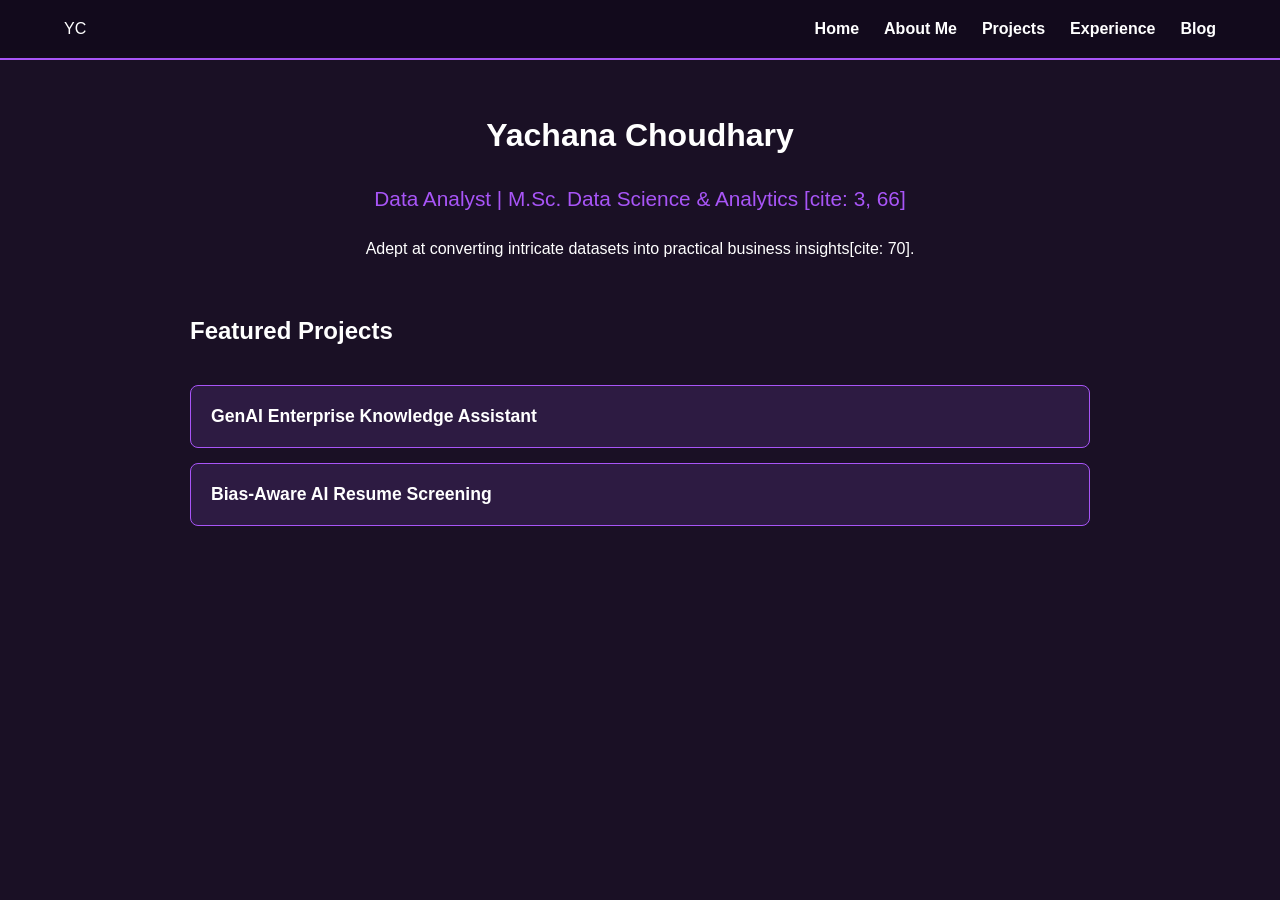
==== commit 7853283b: "Refactor index.html structure and content" ====
--- a/index.html
+++ b/index.html
@@ -2,59 +2,43 @@
 <html lang="en">
 <head>
     <meta charset="UTF-8">
-    <meta name="viewport" content="width=device-width, initial-scale=1.0">
     <title>Yachana Choudhary | Portfolio</title>
     <link rel="stylesheet" href="style.css">
-    <link rel="stylesheet" href="https://cdnjs.cloudflare.com/ajax/libs/font-awesome/6.0.0/css/all.min.css">
 </head>
 <body>
-    <nav>
-        <div class="nav-container">
-            <a href="index.html" class="logo">YC</a>
-            <ul>
-                <li><a href="index.html">Home</a></li>
-                <li><a href="about.html">About Me</a></li>
-                <li><a href="experience.html">Experience</a></li>
-                <li><a href="#contact">Contact</a></li>
-            </ul>
-        </div>
+    <nav class="nav-container">
+        <div class="logo">YC</div>
+        <ul>
+            <li><a href="index.html">Home</a></li>
+            <li><a href="about.html">About Me</a></li>
+            <li><a href="projects.html">Projects</a></li>
+            <li><a href="experience.html">Experience</a></li>
+            <li><a href="blog.html">Blog</a></li>
+        </ul>
     </nav>
 
-    <header class="hero">
+    <header class="container" style="text-align: center;">
         <h1>Yachana Choudhary</h1>
-        <p class="tagline">Data Analyst | M.Sc. Data Science & Analytics</p>
-        <p>Specializing in converting intricate datasets into actionable business insights via sophisticated visualization and automated reporting.</p>
+        <p style="color: var(--accent); font-size: 1.3rem;">Data Analyst | M.Sc. Data Science & Analytics [cite: 3, 66]</p>
+        <p>Adept at converting intricate datasets into practical business insights[cite: 70].</p>
     </header>
 
-    <section id="portfolio" class="container">
-        <h2><i class="fas fa-layer-group"></i> Featured Projects</h2>
-        
-        <button class="accordion">1. GenAI Enterprise Knowledge Assistant</button>
+    <section class="container">
+        <h2>Featured Projects</h2>
+        <button class="accordion">GenAI Enterprise Knowledge Assistant</button>
         <div class="panel">
-            <p>Built a RAG-based tool using FAISS vector databases to interpret company PDFs and provide precise answers without hallucinations.</p>
+            <div class="panel-content">
+                Built an AI tool using RAG and FAISS to interpret company documents[cite: 25, 28, 29].
+            </div>
         </div>
 
-        <button class="accordion">2. Bias-Aware AI Resume Screening System</button>
+        <button class="accordion">Bias-Aware AI Resume Screening</button>
         <div class="panel">
-            <p>Developed an ML system to prioritize candidates while identifying gender and education bias, achieving 100% bias elimination via data masking.</p>
-        </div>
-
-        <button class="accordion">3. Walmart Store Sales Analysis & Forecasting</button>
-        <div class="panel">
-            <p>Engineered features to identify seasonal patterns and developed Prophet/SARIMAX models to project future revenue.</p>
-        </div>
-
-        <button class="accordion">4. Programmatic Advertising Performance Analytics</button>
-        <div class="panel">
-            <p>Analyzed simulated ad performance (CTR, ROI, CPC) using SQL to process large log-level datasets for revenue optimization.</p>
+            <div class="panel-content">
+                Developed a system to eliminate recruitment bias by 100% using automated masking[cite: 31, 99].
+            </div>
         </div>
     </section>
-
-    <footer id="contact">
-        <h2>Get In Touch</h2>
-        <p><i class="fas fa-envelope"></i> yachanachoudhary8@gmail.com</p>
-        <p><i class="fas fa-phone"></i> +91 9861986629</p>
-    </footer>
 
     <script src="script.js"></script>
 </body>
--- a/style.css
+++ b/style.css
@@ -1,64 +1,86 @@
 :root {
-    --bg: #0e1117;
-    --card: #161b22;
-    --accent: #58a6ff;
-    --text: #c9d1d9;
+    --bg-dark: #1a1025; /* Deep Purple Background */
+    --card-bg: #2d1b42; /* Lighter Purple for Cards */
+    --accent: #a855f7; /* Vibrant Purple Accent */
+    --text-main: #ffffff; /* Pure White Text */
+    --text-dim: #d1d5db; /* Light Gray for subtexts */
 }
 
 body {
-    background-color: var(--bg);
-    color: var(--text);
-    font-family: -apple-system, BlinkMacSystemFont, "Segoe UI", Helvetica, Arial, sans-serif;
+    background-color: var(--bg-dark);
+    color: var(--text-main);
+    font-family: 'Inter', -apple-system, sans-serif;
     margin: 0;
+    line-height: 1.6;
 }
 
+/* Navigation */
 .nav-container {
     display: flex;
     justify-content: space-between;
-    padding: 15px 50px;
-    background: #010409;
-    border-bottom: 1px solid #30363d;
+    align-items: center;
+    padding: 1rem 5%;
+    background: #120a1c;
+    border-bottom: 2px solid var(--accent);
 }
 
-.nav-container ul { display: flex; list-style: none; }
-.nav-container li { margin-left: 20px; }
-.nav-container a { color: var(--text); text-decoration: none; font-weight: 600; }
+.nav-container ul { display: flex; list-style: none; margin: 0; }
+.nav-container li { margin-left: 25px; }
+.nav-container a { 
+    color: var(--text-main); 
+    text-decoration: none; 
+    font-weight: 600; 
+    transition: color 0.3s;
+}
+.nav-container a:hover { color: var(--accent); }
 
+/* Containers */
 .container { max-width: 900px; margin: 50px auto; padding: 0 20px; }
 
+/* Accordion Component */
 .accordion {
-    background-color: var(--card);
-    color: var(--accent);
+    background-color: var(--card-bg);
+    color: var(--text-main);
     cursor: pointer;
     padding: 20px;
     width: 100%;
-    border: 1px solid #30363d;
+    border: 1px solid var(--accent);
     text-align: left;
     font-size: 1.1rem;
-    margin-top: 10px;
-    border-radius: 6px;
+    margin-top: 15px;
+    border-radius: 8px;
     font-weight: bold;
+    transition: 0.3s;
+}
+
+.accordion:hover, .active {
+    background-color: var(--accent);
+    color: white;
 }
 
 .panel {
-    background-color: #0d1117;
+    background-color: rgba(255, 255, 255, 0.05);
     max-height: 0;
     overflow: hidden;
-    transition: max-height 0.2s ease-out;
-    padding: 0 20px;
+    transition: max-height 0.3s ease-out;
+    border-radius: 0 0 8px 8px;
 }
 
-.skill-grid span {
-    background: #238636;
+.panel-content { padding: 20px; color: var(--text-dim); }
+
+/* Skills & Timeline */
+.skill-badge {
+    background: var(--accent);
     color: white;
-    padding: 5px 12px;
+    padding: 5px 15px;
     border-radius: 20px;
+    display: inline-block;
     margin: 5px;
-    display: inline-block;
+    font-size: 0.9rem;
 }
 
 .timeline-item {
-    border-left: 2px solid var(--accent);
+    border-left: 3px solid var(--accent);
     padding-left: 20px;
     margin-bottom: 30px;
 }
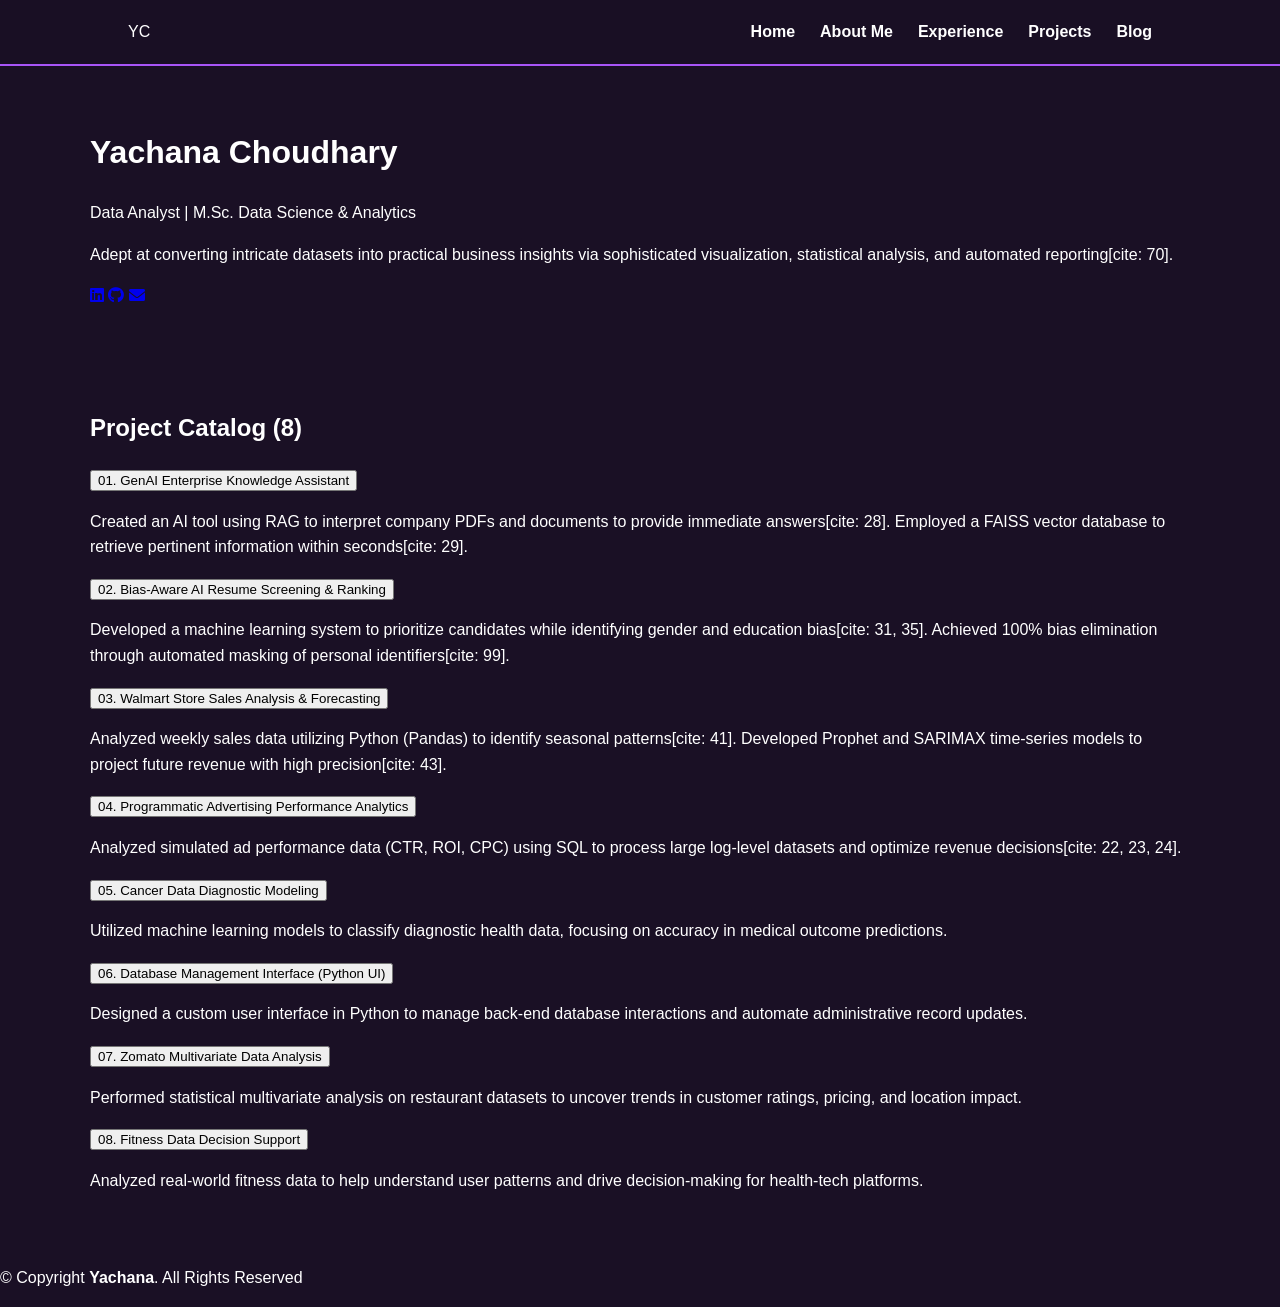
==== commit ee99dbac: "Revamp portfolio section and header layout Updated the layout and content of the portfolio section, " ====
--- a/index.html
+++ b/index.html
@@ -2,44 +2,121 @@
 <html lang="en">
 <head>
     <meta charset="UTF-8">
+    <meta name="viewport" content="width=device-width, initial-scale=1.0">
     <title>Yachana Choudhary | Portfolio</title>
     <link rel="stylesheet" href="style.css">
+    <link rel="stylesheet" href="https://cdnjs.cloudflare.com/ajax/libs/font-awesome/6.0.0/css/all.min.css">
 </head>
 <body>
+
     <nav class="nav-container">
         <div class="logo">YC</div>
         <ul>
             <li><a href="index.html">Home</a></li>
             <li><a href="about.html">About Me</a></li>
+            <li><a href="experience.html">Experience</a></li>
             <li><a href="projects.html">Projects</a></li>
-            <li><a href="experience.html">Experience</a></li>
             <li><a href="blog.html">Blog</a></li>
         </ul>
     </nav>
 
-    <header class="container" style="text-align: center;">
-        <h1>Yachana Choudhary</h1>
-        <p style="color: var(--accent); font-size: 1.3rem;">Data Analyst | M.Sc. Data Science & Analytics [cite: 3, 66]</p>
-        <p>Adept at converting intricate datasets into practical business insights[cite: 70].</p>
+    <header class="hero-section">
+        <div class="container">
+            <h1>Yachana Choudhary</h1>
+            <p class="tagline">Data Analyst | M.Sc. Data Science & Analytics</p>
+            <p class="description">
+                Adept at converting intricate datasets into practical business insights via sophisticated visualization, 
+                statistical analysis, and automated reporting[cite: 70].
+            </p>
+            <div class="social-links">
+                <a href="#"><i class="fab fa-linkedin"></i></a>
+                <a href="#"><i class="fab fa-github"></i></a>
+                <a href="mailto:yachanachoudhary8@gmail.com"><i class="fas fa-envelope"></i></a>
+            </div>
+        </div>
     </header>
 
-    <section class="container">
-        <h2>Featured Projects</h2>
-        <button class="accordion">GenAI Enterprise Knowledge Assistant</button>
+    <section id="portfolio" class="container">
+        <h2 class="section-title">Project Catalog (8)</h2>
+
+        <button class="accordion">01. GenAI Enterprise Knowledge Assistant</button>
         <div class="panel">
             <div class="panel-content">
-                Built an AI tool using RAG and FAISS to interpret company documents[cite: 25, 28, 29].
+                <p>Created an AI tool using RAG to interpret company PDFs and documents to provide immediate answers[cite: 28]. 
+                Employed a FAISS vector database to retrieve pertinent information within seconds[cite: 29].</p>
             </div>
         </div>
 
-        <button class="accordion">Bias-Aware AI Resume Screening</button>
+        <button class="accordion">02. Bias-Aware AI Resume Screening & Ranking</button>
         <div class="panel">
             <div class="panel-content">
-                Developed a system to eliminate recruitment bias by 100% using automated masking[cite: 31, 99].
+                <p>Developed a machine learning system to prioritize candidates while identifying gender and education bias[cite: 31, 35]. 
+                Achieved 100% bias elimination through automated masking of personal identifiers[cite: 99].</p>
+            </div>
+        </div>
+
+        <button class="accordion">03. Walmart Store Sales Analysis & Forecasting</button>
+        <div class="panel">
+            <div class="panel-content">
+                <p>Analyzed weekly sales data utilizing Python (Pandas) to identify seasonal patterns[cite: 41]. 
+                Developed Prophet and SARIMAX time-series models to project future revenue with high precision[cite: 43].</p>
+            </div>
+        </div>
+
+        <button class="accordion">04. Programmatic Advertising Performance Analytics</button>
+        <div class="panel">
+            <div class="panel-content">
+                <p>Analyzed simulated ad performance data (CTR, ROI, CPC) using SQL to process large log-level datasets and optimize revenue decisions[cite: 22, 23, 24].</p>
+            </div>
+        </div>
+
+        <button class="accordion">05. Cancer Data Diagnostic Modeling</button>
+        <div class="panel">
+            <div class="panel-content">
+                <p>Utilized machine learning models to classify diagnostic health data, focusing on accuracy in medical outcome predictions.</p>
+            </div>
+        </div>
+
+        <button class="accordion">06. Database Management Interface (Python UI)</button>
+        <div class="panel">
+            <div class="panel-content">
+                <p>Designed a custom user interface in Python to manage back-end database interactions and automate administrative record updates.</p>
+            </div>
+        </div>
+
+        <button class="accordion">07. Zomato Multivariate Data Analysis</button>
+        <div class="panel">
+            <div class="panel-content">
+                <p>Performed statistical multivariate analysis on restaurant datasets to uncover trends in customer ratings, pricing, and location impact.</p>
+            </div>
+        </div>
+
+        <button class="accordion">08. Fitness Data Decision Support</button>
+        <div class="panel">
+            <div class="panel-content">
+                <p>Analyzed real-world fitness data to help understand user patterns and drive decision-making for health-tech platforms.</p>
             </div>
         </div>
     </section>
 
-    <script src="script.js"></script>
+    <footer class="footer-purple">
+        <p>© Copyright <strong>Yachana</strong>. All Rights Reserved</p>
+    </footer>
+
+    <script>
+        var acc = document.getElementsByClassName("accordion");
+        for (var i = 0; i < acc.length; i++) {
+            acc[i].addEventListener("click", function() {
+                this.classList.toggle("active");
+                var panel = this.nextElementSibling;
+                if (panel.style.maxHeight) {
+                    panel.style.maxHeight = null;
+                } else {
+                    panel.style.maxHeight = panel.scrollHeight + "px";
+                } 
+            });
+        }
+    </script>
+
 </body>
 </html>
--- a/style.css
+++ b/style.css
@@ -1,86 +1,78 @@
 :root {
-    --bg-dark: #1a1025; /* Deep Purple Background */
-    --card-bg: #2d1b42; /* Lighter Purple for Cards */
+    --bg-purple: #1a1025; /* Deep Purple Background */
+    --header-purple: #4b0082; /* Header Banner Purple */
     --accent: #a855f7; /* Vibrant Purple Accent */
-    --text-main: #ffffff; /* Pure White Text */
-    --text-dim: #d1d5db; /* Light Gray for subtexts */
+    --text-white: #ffffff;
+    --text-dim: #d1d5db;
 }
 
 body {
-    background-color: var(--bg-dark);
-    color: var(--text-main);
-    font-family: 'Inter', -apple-system, sans-serif;
+    background-color: var(--bg-purple);
+    color: var(--text-white);
+    font-family: 'Inter', sans-serif;
     margin: 0;
     line-height: 1.6;
 }
 
-/* Navigation */
+/* Navigation Menu */
 .nav-container {
     display: flex;
     justify-content: space-between;
-    align-items: center;
-    padding: 1rem 5%;
-    background: #120a1c;
+    padding: 1.2rem 10%;
+    background: rgba(26, 16, 37, 0.98);
     border-bottom: 2px solid var(--accent);
+    position: sticky;
+    top: 0;
+    z-index: 1000;
 }
 
-.nav-container ul { display: flex; list-style: none; margin: 0; }
-.nav-container li { margin-left: 25px; }
-.nav-container a { 
-    color: var(--text-main); 
-    text-decoration: none; 
-    font-weight: 600; 
-    transition: color 0.3s;
-}
+.nav-container ul { display: flex; list-style: none; gap: 25px; margin: 0; }
+.nav-container a { color: var(--text-white); text-decoration: none; font-weight: 600; }
 .nav-container a:hover { color: var(--accent); }
 
-/* Containers */
-.container { max-width: 900px; margin: 50px auto; padding: 0 20px; }
-
-/* Accordion Component */
-.accordion {
-    background-color: var(--card-bg);
-    color: var(--text-main);
-    cursor: pointer;
-    padding: 20px;
-    width: 100%;
-    border: 1px solid var(--accent);
-    text-align: left;
-    font-size: 1.1rem;
-    margin-top: 15px;
-    border-radius: 8px;
-    font-weight: bold;
-    transition: 0.3s;
+/* Header Banner */
+.header-purple {
+    background-color: var(--header-purple);
+    height: 200px;
+    display: flex;
+    align-items: center;
+    justify-content: center;
+    text-align: center;
 }
 
-.accordion:hover, .active {
-    background-color: var(--accent);
-    color: white;
+/* Containers & Grid */
+.container { max-width: 1100px; margin: auto; padding: 40px 20px; }
+
+.breadcrumb {
+    background: rgba(255, 255, 255, 0.05);
+    padding: 10px 10%;
+    font-size: 0.85rem;
+    color: var(--text-dim);
 }
 
-.panel {
-    background-color: rgba(255, 255, 255, 0.05);
-    max-height: 0;
-    overflow: hidden;
-    transition: max-height 0.3s ease-out;
-    border-radius: 0 0 8px 8px;
+/* Project Cards */
+.project-grid {
+    display: grid;
+    grid-template-columns: repeat(auto-fit, minmax(300px, 1fr));
+    gap: 20px;
 }
 
-.panel-content { padding: 20px; color: var(--text-dim); }
+.project-card {
+    background: var(--text-white);
+    color: #333;
+    border-radius: 10px;
+    overflow: hidden;
+    text-align: center;
+    padding-bottom: 15px;
+}
 
-/* Skills & Timeline */
-.skill-badge {
+.card-tag {
     background: var(--accent);
     color: white;
-    padding: 5px 15px;
-    border-radius: 20px;
+    font-size: 0.7rem;
+    padding: 4px 12px;
+    border-radius: 15px;
     display: inline-block;
-    margin: 5px;
-    font-size: 0.9rem;
+    margin-top: -10px;
+    position: relative;
 }
-
-.timeline-item {
-    border-left: 3px solid var(--accent);
-    padding-left: 20px;
-    margin-bottom: 30px;
-}
